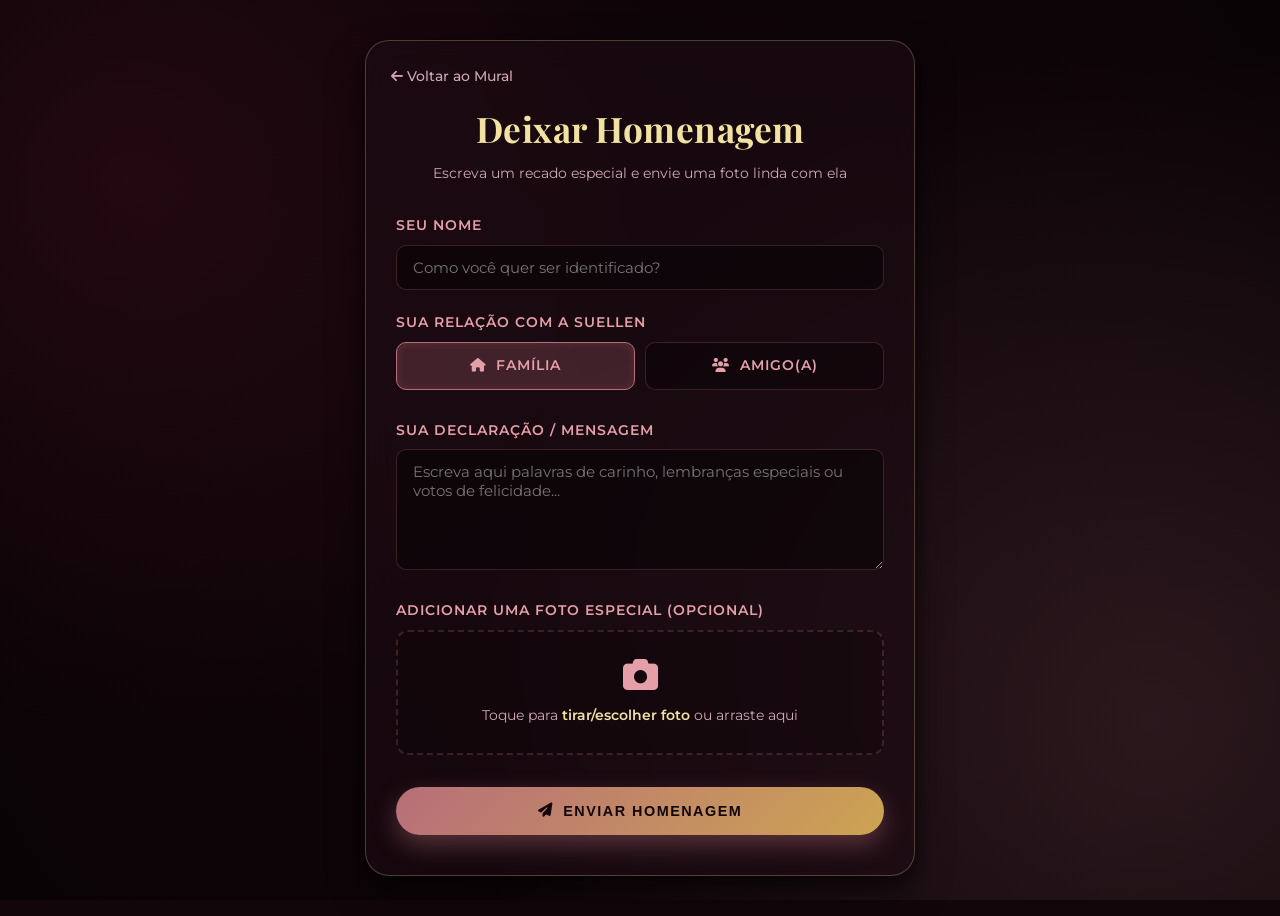
==== form.html @ 2caf9945 "Initial commit - Suellen Lisboa Birthday Tribute Site" ====
<!DOCTYPE html>
<html lang="pt-BR">
<head>
    <meta charset="UTF-8">
    <meta name="viewport" content="width=device-width, initial-scale=1.0">
    <title>Enviar Homenagem - Suellen Lisboa</title>
    
    <!-- SEO Meta Tags -->
    <meta name="description" content="Envie sua mensagem de carinho e foto especial para o aniversário de Suellen.">
    
    <!-- FontAwesome para Ícones -->
    <link rel="stylesheet" href="https://cdnjs.cloudflare.com/ajax/libs/font-awesome/6.4.0/css/all.min.css">
    
    <!-- Estilos CSS -->
    <link rel="stylesheet" href="style.css">
</head>
<body class="form-page-body">

    <!-- Recipiente para partículas flutuantes -->
    <div class="hearts-container" id="hearts-container"></div>

    <div class="form-card">
        <!-- Botão de Voltar -->
        <a href="index.html" class="back-link" style="position: absolute; top: 25px; left: 25px; color: var(--text-muted); text-decoration: none; font-size: 0.85rem; font-weight: 500; transition: var(--transition);">
            <i class="fas fa-arrow-left"></i> Voltar ao Mural
        </a>
        
        <!-- Estado 1: O Formulário -->
        <div id="form-content">
            <div class="form-header" style="margin-top: 20px;">
                <h2>Deixar Homenagem</h2>
                <p>Escreva um recado especial e envie uma foto linda com ela</p>
            </div>
            
            <form id="tribute-form" novalidate>
                <!-- Nome -->
                <div class="form-group">
                    <label for="guest-name">Seu Nome</label>
                    <input type="text" id="guest-name" class="form-control" placeholder="Como você quer ser identificado?" required>
                </div>
                
                <!-- Relação -->
                <div class="form-group">
                    <label>Sua Relação com a Suellen</label>
                    <div class="relation-selector">
                        <div class="relation-option">
                            <input type="radio" name="relation" id="rel-familia" value="familia" checked>
                            <label for="rel-familia" class="relation-label">
                                <i class="fas fa-home" style="margin-right: 5px;"></i> Família
                            </label>
                        </div>
                        <div class="relation-option">
                            <input type="radio" name="relation" id="rel-amigo" value="amigo">
                            <label for="rel-amigo" class="relation-label">
                                <i class="fas fa-users" style="margin-right: 5px;"></i> Amigo(a)
                            </label>
                        </div>
                    </div>
                </div>
                
                <!-- Mensagem -->
                <div class="form-group">
                    <label for="guest-message">Sua Declaração / Mensagem</label>
                    <textarea id="guest-message" class="form-control" rows="5" placeholder="Escreva aqui palavras de carinho, lembranças especiais ou votos de felicidade..." required></textarea>
                </div>
                
                <!-- Upload de Foto -->
                <div class="form-group">
                    <label>Adicionar uma Foto Especial (Opcional)</label>
                    <div class="upload-area" id="drop-zone">
                        <input type="file" id="guest-photo" accept="image/*" style="display: none;">
                        <i class="fas fa-camera upload-icon"></i>
                        <span class="upload-text">Toque para <span>tirar/escolher foto</span> ou arraste aqui</span>
                    </div>
                    
                    <!-- Prévia da Foto Selecionada -->
                    <div id="photo-preview-container">
                        <img id="photo-preview" src="" alt="Prévia da Foto">
                        <button type="button" class="remove-photo-btn" id="btn-remove-photo" title="Remover Foto">
                            <i class="fas fa-times"></i>
                        </button>
                    </div>
                </div>
                
                <!-- Botão Enviar -->
                <button type="submit" class="btn-premium" id="btn-submit" style="width: 100%; justify-content: center; margin-top: 10px;">
                    <i class="fas fa-paper-plane"></i> Enviar Homenagem
                </button>
            </form>
        </div>

        <!-- Estado 2: Sucesso com Animação -->
        <div id="success-content" class="success-card">
            <div class="paper-plane-animation">
                <i class="fas fa-paper-plane paper-plane"></i>
            </div>
            
            <i class="fas fa-check-circle success-icon" style="font-size: 3rem; color: var(--gold); display: block; margin-top: 10px;"></i>
            
            <h2 style="font-family: var(--font-serif); font-size: 2.2rem; color: var(--gold); margin-bottom: 15px;">Homenagem Enviada!</h2>
            
            <p style="color: var(--text-muted); font-size: 0.95rem; line-height: 1.6; margin-bottom: 30px; max-width: 400px; margin-left: auto; margin-right: auto;">
                Sua declaração foi recebida e já está brilhando no mural de aniversário da Suellen. Obrigado por fazer parte deste dia especial!
            </p>
            
            <div style="display: flex; flex-direction: column; gap: 15px;">
                <a href="index.html" class="btn-premium" style="justify-content: center;">
                    <i class="fas fa-th"></i> Ir para o Mural
                </a>
                <button id="btn-send-another" class="admin-btn">
                    <i class="fas fa-plus"></i> Enviar Outra Mensagem
                </button>
            </div>
        </div>
    </div>

    <!-- Scripts JavaScript -->
    <script src="database.js"></script>
    <script src="form.js"></script>
</body>
</html>
---- style.css ----
/* 
 * style.css
 * Estilos visuais premium para o Aniversário de Suellen (19/07/2026)
 * Tema: Dark Rose & Rose Gold / Champagne Luxo
 */

@import url('https://fonts.googleapis.com/css2?family=Montserrat:wght@300;400;500;600;700&family=Playfair+Display:ital,wght@0,400;0,600;0,700;1,400&family=Great+Vibes&display=swap');

:root {
    --bg-dark: #12060b;
    --bg-dark-rgb: 18, 6, 11;
    --bg-dark-accent: #220d16;
    --bg-card: rgba(29, 12, 19, 0.65);
    --gold: #f2e2a2;
    --gold-rgb: 242, 226, 162;
    --gold-dark: #cda452;
    --rose-gold: #b76e79;
    --rose-gold-rgb: 183, 110, 121;
    --rose-gold-light: #e59fa9;
    --text-color: #faf6f0;
    --text-muted: #cfa8b8;
    --text-dark: #220d16;
    --font-serif: 'Playfair Display', serif;
    --font-sans: 'Montserrat', sans-serif;
    --font-cursive: 'Great Vibes', cursive;
    --border-glass: rgba(183, 110, 121, 0.25);
    --border-glass-gold: rgba(242, 226, 162, 0.25);
    --shadow-premium: 0 15px 35px rgba(0, 0, 0, 0.6), 0 5px 15px rgba(0, 0, 0, 0.3);
    --transition: all 0.4s cubic-bezier(0.165, 0.84, 0.44, 1);
}

/* Reset & Base */
* {
    margin: 0;
    padding: 0;
    box-sizing: border-box;
}

html {
    scroll-behavior: smooth;
    font-size: 16px;
}

body {
    background-color: var(--bg-dark);
    background-image: 
        radial-gradient(circle at 10% 20%, rgba(87, 19, 39, 0.3) 0%, transparent 40%),
        radial-gradient(circle at 90% 80%, rgba(135, 83, 93, 0.25) 0%, transparent 50%),
        radial-gradient(circle at 50% 50%, rgba(18, 6, 11, 1) 0%, rgba(10, 3, 6, 1) 100%);
    background-attachment: fixed;
    color: var(--text-color);
    font-family: var(--font-sans);
    overflow-x: hidden;
    line-height: 1.6;
}

/* Scrollbar Custom */
::-webkit-scrollbar {
    width: 8px;
}
::-webkit-scrollbar-track {
    background: var(--bg-dark);
}
::-webkit-scrollbar-thumb {
    background: var(--rose-gold);
    border-radius: 4px;
}
::-webkit-scrollbar-thumb:hover {
    background: var(--gold);
}

/* Typography & Titles */
h1, h2, h3, h4, h5 {
    font-family: var(--font-serif);
    font-weight: 700;
    letter-spacing: 0.5px;
    color: var(--gold);
}

.section-title {
    text-align: center;
    font-size: 2.8rem;
    margin-bottom: 3.5rem;
    position: relative;
    font-weight: 600;
    text-transform: capitalize;
}

.section-title span {
    font-family: var(--font-cursive);
    color: var(--rose-gold-light);
    font-size: 3.5rem;
    display: block;
    font-weight: normal;
    margin-top: -10px;
    letter-spacing: 1px;
}

.section-title::after {
    content: '✦';
    font-size: 1.2rem;
    color: var(--rose-gold);
    display: block;
    margin-top: 10px;
    text-shadow: 0 0 10px var(--rose-gold);
}

/* Layout Elements */
.container {
    max-width: 1200px;
    margin: 0 auto;
    padding: 0 20px;
}

section {
    padding: 100px 0;
    position: relative;
}

/* Background floating elements (JS controlled) */
.hearts-container {
    position: fixed;
    top: 0;
    left: 0;
    width: 100%;
    height: 100%;
    pointer-events: none;
    z-index: 1;
    overflow: hidden;
}

.heart-particle {
    position: absolute;
    color: rgba(183, 110, 121, 0.15);
    font-size: 1.5rem;
    animation: floatHeart 12s linear infinite;
    bottom: -50px;
    text-shadow: 0 0 5px rgba(183, 110, 121, 0.3);
}

@keyframes floatHeart {
    0% {
        transform: translateY(0) rotate(0deg) translateX(0);
        opacity: 0;
    }
    10% {
        opacity: 1;
    }
    90% {
        opacity: 1;
    }
    100% {
        transform: translateY(-105vh) rotate(360deg) translateX(50px);
        opacity: 0;
    }
}

/* 1. HERO SECTION */
.hero {
    min-height: 100vh;
    display: flex;
    flex-direction: column;
    justify-content: center;
    align-items: center;
    position: relative;
    padding: 50px 20px;
    overflow: hidden;
}

.hero-slider-bg {
    position: absolute;
    top: 0;
    left: 0;
    width: 100%;
    height: 100%;
    z-index: -2;
}

.slide {
    position: absolute;
    top: 0;
    left: 0;
    width: 100%;
    height: 100%;
    opacity: 0;
    background-size: cover;
    background-position: center;
    transition: opacity 1.8s ease-in-out;
}

.slide.active {
    opacity: 0.35;
}

.hero-overlay {
    position: absolute;
    top: 0;
    left: 0;
    width: 100%;
    height: 100%;
    background: linear-gradient(to bottom, rgba(18,6,11,0.6) 0%, rgba(18,6,11,0.85) 60%, rgba(18,6,11,1) 100%);
    z-index: -1;
}

.hero-content {
    text-align: center;
    z-index: 2;
    max-width: 800px;
    animation: fadeInUp 1.2s cubic-bezier(0.16, 1, 0.3, 1);
}

.hero-subtitle {
    font-size: 1.4rem;
    text-transform: uppercase;
    letter-spacing: 5px;
    color: var(--rose-gold-light);
    margin-bottom: 1rem;
    font-weight: 500;
}

.hero-title {
    font-size: 4.5rem;
    font-weight: 700;
    line-height: 1.1;
    margin-bottom: 1.5rem;
    background: linear-gradient(135deg, #ffffff 20%, var(--gold) 60%, var(--rose-gold-light) 100%);
    -webkit-background-clip: text;
    -webkit-text-fill-color: transparent;
    text-shadow: 0 0 40px rgba(183, 110, 121, 0.2);
}

.hero-cursive {
    font-family: var(--font-cursive);
    color: var(--gold);
    font-size: 5rem;
    display: block;
    margin-top: 5px;
    font-weight: normal;
    text-shadow: 2px 2px 4px rgba(0, 0, 0, 0.5);
}

.hero-date {
    font-family: var(--font-serif);
    font-size: 1.8rem;
    font-style: italic;
    color: var(--text-color);
    border-top: 1px solid var(--border-glass);
    border-bottom: 1px solid var(--border-glass);
    padding: 10px 30px;
    display: inline-block;
    margin: 1.5rem 0;
    letter-spacing: 2px;
}

/* Countdown Timer */
.countdown-container {
    display: flex;
    justify-content: center;
    gap: 20px;
    margin-top: 2rem;
    animation: fadeInUp 1.5s cubic-bezier(0.16, 1, 0.3, 1);
}

.countdown-box {
    background: var(--bg-card);
    border: 1px solid var(--border-glass);
    border-radius: 12px;
    padding: 15px 25px;
    min-width: 90px;
    text-align: center;
    box-shadow: var(--shadow-premium);
    backdrop-filter: blur(10px);
    transition: var(--transition);
}

.countdown-box:hover {
    border-color: var(--border-glass-gold);
    transform: translateY(-5px);
}

.countdown-value {
    font-size: 2.5rem;
    font-weight: 700;
    color: var(--gold);
    display: block;
    font-family: var(--font-serif);
}

.countdown-label {
    font-size: 0.75rem;
    text-transform: uppercase;
    letter-spacing: 2px;
    color: var(--text-muted);
}

/* Floating Audio Player */
.audio-player {
    position: fixed;
    bottom: 30px;
    left: 30px;
    background: var(--bg-card);
    border: 1px solid var(--border-glass);
    border-radius: 50px;
    padding: 8px 18px 8px 8px;
    display: flex;
    align-items: center;
    gap: 12px;
    z-index: 100;
    box-shadow: var(--shadow-premium);
    backdrop-filter: blur(12px);
    transition: var(--transition);
}

.audio-player:hover {
    border-color: var(--border-glass-gold);
}

.audio-btn {
    width: 40px;
    height: 40px;
    border-radius: 50%;
    background: linear-gradient(135deg, var(--rose-gold), var(--gold-dark));
    border: none;
    cursor: pointer;
    display: flex;
    align-items: center;
    justify-content: center;
    color: var(--bg-dark);
    font-size: 1.2rem;
    box-shadow: 0 4px 10px rgba(0,0,0,0.3);
    transition: var(--transition);
}

.audio-btn:hover {
    transform: scale(1.1);
    background: linear-gradient(135deg, var(--rose-gold-light), var(--gold));
}

.audio-info {
    font-size: 0.8rem;
}

.audio-title {
    font-weight: 600;
    color: var(--text-color);
    white-space: nowrap;
}

.audio-artist {
    color: var(--text-muted);
    font-size: 0.7rem;
}

/* Visualizer dynamic animation */
.visualizer {
    display: flex;
    align-items: flex-end;
    gap: 3px;
    height: 18px;
}

.bar {
    width: 2px;
    background-color: var(--rose-gold-light);
    height: 2px;
    transition: height 0.3s ease;
}

.audio-player.playing .bar {
    animation: jump 0.8s ease-in-out infinite alternate;
}

.audio-player.playing .bar:nth-child(2) { animation-delay: 0.2s; }
.audio-player.playing .bar:nth-child(3) { animation-delay: 0.4s; }
.audio-player.playing .bar:nth-child(4) { animation-delay: 0.1s; }

@keyframes jump {
    0% { height: 2px; }
    100% { height: 18px; }
}


/* 2. MURAL DE HOMENAGENS */
.mural-controls {
    display: flex;
    justify-content: center;
    flex-wrap: wrap;
    gap: 15px;
    margin-bottom: 3.5rem;
    z-index: 5;
    position: relative;
}

.filter-btn {
    background: rgba(29, 12, 19, 0.4);
    border: 1px solid var(--border-glass);
    color: var(--text-muted);
    padding: 10px 24px;
    border-radius: 30px;
    font-family: var(--font-sans);
    font-size: 0.9rem;
    font-weight: 500;
    cursor: pointer;
    transition: var(--transition);
    backdrop-filter: blur(5px);
}

.filter-btn:hover, .filter-btn.active {
    background: linear-gradient(135deg, var(--rose-gold), var(--gold-dark));
    color: var(--bg-dark);
    font-weight: 600;
    border-color: transparent;
    box-shadow: 0 5px 15px rgba(183, 110, 121, 0.4);
    transform: translateY(-2px);
}

/* Grid Masonry-ish */
.mural-grid {
    display: grid;
    grid-template-columns: repeat(auto-fill, minmax(320px, 1fr));
    gap: 30px;
    z-index: 5;
    position: relative;
}

.tribute-card {
    background: var(--bg-card);
    border: 1px solid var(--border-glass);
    border-radius: 16px;
    padding: 25px;
    display: flex;
    flex-direction: column;
    box-shadow: var(--shadow-premium);
    backdrop-filter: blur(12px);
    transition: var(--transition);
    cursor: pointer;
    overflow: hidden;
    position: relative;
}

.tribute-card::before {
    content: '';
    position: absolute;
    top: 0;
    left: 0;
    width: 100%;
    height: 100%;
    background: linear-gradient(135deg, rgba(183, 110, 121, 0.1) 0%, transparent 50%);
    pointer-events: none;
    transition: var(--transition);
}

.tribute-card:hover {
    transform: translateY(-8px) scale(1.02);
    border-color: var(--border-glass-gold);
    box-shadow: 0 20px 40px rgba(0,0,0,0.8), 0 0 20px rgba(242, 226, 162, 0.15);
}

.tribute-card-photo {
    width: 100%;
    height: 200px;
    border-radius: 10px;
    object-fit: cover;
    margin-bottom: 20px;
    border: 1px solid rgba(255,255,255,0.05);
    transition: var(--transition);
}

.tribute-card:hover .tribute-card-photo {
    transform: scale(1.03);
}

.tribute-header {
    display: flex;
    justify-content: space-between;
    align-items: center;
    margin-bottom: 15px;
}

.tribute-sender {
    font-family: var(--font-serif);
    font-size: 1.3rem;
    font-weight: 600;
    color: var(--gold);
}

.tribute-relation {
    font-size: 0.75rem;
    text-transform: uppercase;
    letter-spacing: 1px;
    padding: 4px 12px;
    border-radius: 20px;
    font-weight: 600;
}

.relation-amor {
    background: rgba(183, 110, 121, 0.25);
    color: var(--rose-gold-light);
    border: 1px solid rgba(183, 110, 121, 0.5);
}

.relation-familia {
    background: rgba(242, 226, 162, 0.15);
    color: var(--gold);
    border: 1px solid rgba(242, 226, 162, 0.4);
}

.relation-amigo {
    background: rgba(255, 255, 255, 0.1);
    color: var(--text-color);
    border: 1px solid rgba(255, 255, 255, 0.2);
}

.tribute-text {
    font-size: 0.95rem;
    color: var(--text-muted);
    line-height: 1.6;
    display: -webkit-box;
    -webkit-line-clamp: 4;
    -webkit-box-orient: vertical;
    overflow: hidden;
    margin-bottom: 20px;
    flex-grow: 1;
    font-style: italic;
}

.tribute-footer {
    display: flex;
    justify-content: space-between;
    align-items: center;
    border-top: 1px solid rgba(183, 110, 121, 0.1);
    padding-top: 15px;
    font-size: 0.8rem;
    color: var(--text-muted);
}

.tribute-readmore {
    color: var(--rose-gold-light);
    font-weight: 600;
    display: flex;
    align-items: center;
    gap: 5px;
}

.tribute-card:hover .tribute-readmore {
    color: var(--gold);
}


/* 3. ENVELOPE MODAL DE LEITURA */
.modal {
    position: fixed;
    top: 0;
    left: 0;
    width: 100%;
    height: 100%;
    z-index: 1000;
    display: flex;
    justify-content: center;
    align-items: center;
    opacity: 0;
    pointer-events: none;
    transition: opacity 0.5s ease;
}

.modal.active {
    opacity: 1;
    pointer-events: auto;
}

.modal-overlay {
    position: absolute;
    width: 100%;
    height: 100%;
    background: rgba(10, 3, 6, 0.9);
    backdrop-filter: blur(8px);
}

.modal-container {
    background: #faf6f0; /* Fundo de carta real */
    color: var(--text-dark);
    width: 90%;
    max-width: 650px;
    max-height: 85vh;
    border-radius: 20px;
    box-shadow: 0 25px 60px rgba(0, 0, 0, 0.8), inset 0 0 40px rgba(183, 110, 121, 0.15);
    z-index: 2;
    position: relative;
    overflow-y: auto;
    padding: 50px 40px;
    transform: scale(0.8) translateY(30px);
    transition: transform 0.5s cubic-bezier(0.175, 0.885, 0.32, 1.275);
    border: 3px double #dcd0bc;
}

.modal.active .modal-container {
    transform: scale(1) translateY(0);
}

.modal-close {
    position: absolute;
    top: 20px;
    right: 20px;
    background: rgba(34, 13, 22, 0.1);
    border: none;
    width: 35px;
    height: 35px;
    border-radius: 50%;
    display: flex;
    align-items: center;
    justify-content: center;
    cursor: pointer;
    font-size: 1.2rem;
    color: var(--text-dark);
    transition: var(--transition);
}

.modal-close:hover {
    background: var(--text-dark);
    color: #faf6f0;
}

.letter-header {
    text-align: center;
    margin-bottom: 25px;
}

.letter-stamp {
    font-family: var(--font-cursive);
    color: var(--rose-gold);
    font-size: 2.2rem;
    margin-bottom: 5px;
}

.letter-title {
    font-family: var(--font-serif);
    font-size: 2.2rem;
    color: var(--text-dark);
    margin-bottom: 5px;
}

.letter-date {
    font-size: 0.85rem;
    color: #887;
    font-style: italic;
    letter-spacing: 1px;
}

.letter-photo {
    width: 100%;
    max-height: 300px;
    object-fit: cover;
    border-radius: 12px;
    margin: 20px 0;
    box-shadow: 0 10px 25px rgba(0,0,0,0.15);
    border: 5px solid #fff;
}

.letter-body {
    font-family: var(--font-serif);
    font-size: 1.2rem;
    line-height: 1.8;
    color: #403035;
    font-style: italic;
    text-align: justify;
    margin: 25px 0;
    position: relative;
}

/* Wax Seal decoration */
.letter-seal {
    width: 60px;
    height: 60px;
    background: radial-gradient(circle, #ab233c 0%, #761225 100%);
    border-radius: 50%;
    margin: 30px auto 0 auto;
    position: relative;
    box-shadow: 0 4px 10px rgba(0,0,0,0.3);
    display: flex;
    align-items: center;
    justify-content: center;
    color: var(--gold);
    font-family: var(--font-serif);
    font-weight: bold;
    font-size: 1.3rem;
}

.letter-seal::before {
    content: '';
    position: absolute;
    width: 70px;
    height: 70px;
    border: 2px dashed rgba(118, 18, 37, 0.4);
    border-radius: 50%;
    top: -5px;
    left: -5px;
    pointer-events: none;
}


/* 4. GALERIA DE FOTOS */
.gallery-grid {
    display: grid;
    grid-template-columns: repeat(auto-fill, minmax(260px, 1fr));
    grid-auto-rows: 260px;
    gap: 20px;
    z-index: 5;
    position: relative;
}

.gallery-item {
    position: relative;
    border-radius: 16px;
    overflow: hidden;
    box-shadow: var(--shadow-premium);
    border: 1px solid var(--border-glass);
    cursor: pointer;
    transition: var(--transition);
}

.gallery-item img {
    width: 100%;
    height: 100%;
    object-fit: cover;
    transition: transform 0.6s ease;
}

.gallery-overlay {
    position: absolute;
    top: 0;
    left: 0;
    width: 100%;
    height: 100%;
    background: linear-gradient(to top, rgba(18, 6, 11, 0.95) 0%, rgba(18, 6, 11, 0.2) 60%, transparent 100%);
    opacity: 0;
    display: flex;
    flex-direction: column;
    justify-content: flex-end;
    padding: 20px;
    transition: opacity 0.4s ease;
}

.gallery-caption {
    font-family: var(--font-serif);
    color: var(--gold);
    font-size: 1.2rem;
    transform: translateY(20px);
    transition: transform 0.4s cubic-bezier(0.165, 0.84, 0.44, 1);
}

.gallery-item:hover {
    transform: translateY(-5px);
    border-color: var(--border-glass-gold);
    box-shadow: 0 20px 40px rgba(0,0,0,0.7);
}

.gallery-item:hover img {
    transform: scale(1.1);
}

.gallery-item:hover .gallery-overlay {
    opacity: 1;
}

.gallery-item:hover .gallery-caption {
    transform: translateY(0);
}


/* 5. PORTAL E BOTÃO FLUTUANTE DE ENVIO (CTA) */
.cta-section {
    text-align: center;
    background: radial-gradient(circle at center, var(--bg-dark-accent) 0%, var(--bg-dark) 100%);
    border-top: 1px solid var(--border-glass);
    border-bottom: 1px solid var(--border-glass);
}

.cta-box {
    background: var(--bg-card);
    border: 1px solid var(--border-glass-gold);
    border-radius: 24px;
    padding: 60px 40px;
    max-width: 800px;
    margin: 0 auto;
    backdrop-filter: blur(15px);
    box-shadow: var(--shadow-premium);
    display: flex;
    flex-direction: column;
    align-items: center;
    gap: 30px;
}

.cta-qr {
    background: #fff;
    padding: 15px;
    border-radius: 16px;
    box-shadow: 0 10px 30px rgba(0,0,0,0.5);
    display: flex;
    flex-direction: column;
    align-items: center;
    gap: 10px;
}

.cta-qr img {
    width: 180px;
    height: 180px;
}

.cta-qr-label {
    font-size: 0.8rem;
    color: var(--bg-dark);
    font-weight: 700;
    letter-spacing: 1px;
}

.btn-premium {
    background: linear-gradient(135deg, var(--rose-gold), var(--gold-dark));
    color: var(--bg-dark);
    padding: 16px 36px;
    border-radius: 50px;
    font-weight: 700;
    text-decoration: none;
    letter-spacing: 1.5px;
    text-transform: uppercase;
    font-size: 0.9rem;
    display: inline-flex;
    align-items: center;
    gap: 10px;
    box-shadow: 0 10px 25px rgba(183, 110, 121, 0.4);
    transition: var(--transition);
    border: none;
    cursor: pointer;
}

.btn-premium:hover {
    background: linear-gradient(135deg, var(--rose-gold-light), var(--gold));
    transform: translateY(-3px);
    box-shadow: 0 15px 30px rgba(242, 226, 162, 0.5);
}

/* Floating Action Button (FAB) */
.floating-fab {
    position: fixed;
    bottom: 30px;
    right: 30px;
    width: 60px;
    height: 60px;
    border-radius: 50%;
    background: linear-gradient(135deg, var(--rose-gold), var(--gold-dark));
    color: var(--bg-dark);
    display: flex;
    align-items: center;
    justify-content: center;
    font-size: 1.5rem;
    box-shadow: 0 10px 25px rgba(183, 110, 121, 0.5);
    text-decoration: none;
    z-index: 99;
    transition: var(--transition);
    animation: fabGlow 2.5s infinite;
}

.floating-fab:hover {
    transform: scale(1.1) rotate(15deg);
    background: linear-gradient(135deg, var(--rose-gold-light), var(--gold));
}

@keyframes fabGlow {
    0% {
        box-shadow: 0 0 0 0 rgba(183, 110, 121, 0.7);
    }
    70% {
        box-shadow: 0 0 0 15px rgba(183, 110, 121, 0);
    }
    100% {
        box-shadow: 0 0 0 0 rgba(183, 110, 121, 0);
    }
}


/* 6. PAINEL ADMIN OCORRIDO */
.admin-trigger {
    position: absolute;
    bottom: 10px;
    right: 10px;
    font-size: 0.8rem;
    color: rgba(255,255,255,0.05);
    cursor: pointer;
    user-select: none;
}

.admin-panel {
    position: fixed;
    top: 0;
    right: -450px;
    width: 450px;
    max-width: 100%;
    height: 100%;
    background: var(--bg-dark-accent);
    border-left: 1px solid var(--border-glass);
    z-index: 1001;
    box-shadow: var(--shadow-premium);
    transition: right 0.5s cubic-bezier(0.16, 1, 0.3, 1);
    padding: 40px 30px;
    display: flex;
    flex-direction: column;
    overflow-y: auto;
}

.admin-panel.active {
    right: 0;
}

.admin-header {
    display: flex;
    justify-content: space-between;
    align-items: center;
    margin-bottom: 30px;
    border-bottom: 1px solid var(--border-glass);
    padding-bottom: 15px;
}

.admin-close {
    background: none;
    border: none;
    color: var(--text-color);
    font-size: 1.5rem;
    cursor: pointer;
}

.admin-actions {
    display: flex;
    flex-direction: column;
    gap: 15px;
    margin-bottom: 30px;
}

.admin-btn {
    background: rgba(255,255,255,0.05);
    border: 1px solid var(--border-glass);
    color: var(--text-color);
    padding: 12px;
    border-radius: 8px;
    font-size: 0.9rem;
    cursor: pointer;
    width: 100%;
    text-align: center;
    transition: var(--transition);
}

.admin-btn:hover {
    background: rgba(183, 110, 121, 0.2);
    border-color: var(--rose-gold);
}

.file-input-wrapper {
    position: relative;
    overflow: hidden;
    display: inline-block;
    width: 100%;
}

.file-input-wrapper input[type=file] {
    font-size: 100px;
    position: absolute;
    left: 0;
    top: 0;
    opacity: 0;
    cursor: pointer;
}

.tributes-list-admin {
    display: flex;
    flex-direction: column;
    gap: 10px;
    overflow-y: auto;
    flex-grow: 1;
}

.tribute-item-admin {
    display: flex;
    justify-content: space-between;
    align-items: center;
    background: rgba(0,0,0,0.2);
    padding: 12px 15px;
    border-radius: 8px;
    border: 1px solid rgba(255,255,255,0.05);
}

.admin-tribute-info h5 {
    color: var(--gold);
    font-size: 0.95rem;
}

.admin-tribute-info p {
    font-size: 0.75rem;
    color: var(--text-muted);
}

.delete-tribute-btn {
    background: none;
    border: none;
    color: #e59fa9;
    cursor: pointer;
    font-size: 1.1rem;
    padding: 5px;
    transition: var(--transition);
}

.delete-tribute-btn:hover {
    color: #ff4a5a;
    transform: scale(1.1);
}


/* 7. ESTILOS DO FORMULÁRIO DE ENVIO (FORM.HTML) */
.form-page-body {
    min-height: 100vh;
    display: flex;
    justify-content: center;
    align-items: center;
    padding: 40px 20px;
}

.form-card {
    background: var(--bg-card);
    border: 1px solid var(--border-glass-gold);
    width: 100%;
    max-width: 550px;
    border-radius: 24px;
    padding: 40px 30px;
    box-shadow: var(--shadow-premium);
    backdrop-filter: blur(15px);
    position: relative;
    overflow: hidden;
}

.back-link:hover {
    color: var(--gold) !important;
    transform: translateX(-3px);
}

.form-header {
    text-align: center;
    margin-bottom: 30px;
}

.form-header h2 {
    font-size: 2.2rem;
    color: var(--gold);
    margin-bottom: 5px;
}

.form-header p {
    color: var(--text-muted);
    font-size: 0.9rem;
}

.form-group {
    margin-bottom: 22px;
}

.form-group label {
    display: block;
    font-size: 0.85rem;
    color: var(--rose-gold-light);
    margin-bottom: 8px;
    font-weight: 600;
    text-transform: uppercase;
    letter-spacing: 1px;
}

.form-control {
    width: 100%;
    background: rgba(0, 0, 0, 0.4);
    border: 1px solid var(--border-glass);
    border-radius: 10px;
    padding: 12px 16px;
    color: var(--text-color);
    font-family: var(--font-sans);
    font-size: 0.95rem;
    transition: var(--transition);
}

.form-control:focus {
    outline: none;
    border-color: var(--gold);
    box-shadow: 0 0 10px rgba(242, 226, 162, 0.2);
    background: rgba(0, 0, 0, 0.6);
}

/* Radio chips relationship selector */
.relation-selector {
    display: grid;
    grid-template-columns: repeat(2, 1fr);
    gap: 10px;
}

.relation-option {
    position: relative;
}

.relation-option input {
    position: absolute;
    opacity: 0;
    width: 0;
    height: 0;
}

.relation-label {
    display: block;
    background: rgba(0, 0, 0, 0.3);
    border: 1px solid var(--border-glass);
    padding: 12px;
    text-align: center;
    border-radius: 10px;
    font-size: 0.85rem;
    font-weight: 500;
    cursor: pointer;
    transition: var(--transition);
    color: var(--text-muted);
}

.relation-option input:checked + .relation-label {
    background: rgba(183, 110, 121, 0.25);
    border-color: var(--rose-gold);
    color: var(--rose-gold-light);
    font-weight: 600;
    box-shadow: inset 0 0 8px rgba(183, 110, 121, 0.2);
}

.relation-option:nth-child(2) input:checked + .relation-label {
    background: rgba(242, 226, 162, 0.15);
    border-color: var(--gold);
    color: var(--gold);
}

/* Photo Upload */
.upload-area {
    border: 2px dashed var(--border-glass);
    border-radius: 12px;
    padding: 25px;
    text-align: center;
    cursor: pointer;
    transition: var(--transition);
    background: rgba(0, 0, 0, 0.2);
    position: relative;
}

.upload-area:hover {
    border-color: var(--gold);
    background: rgba(0, 0, 0, 0.3);
}

.upload-icon {
    font-size: 2.2rem;
    color: var(--rose-gold-light);
    margin-bottom: 10px;
    display: block;
}

.upload-text {
    font-size: 0.85rem;
    color: var(--text-muted);
}

.upload-text span {
    color: var(--gold);
    font-weight: 600;
}

#photo-preview-container {
    margin-top: 15px;
    position: relative;
    display: none;
}

#photo-preview {
    width: 100%;
    max-height: 250px;
    object-fit: cover;
    border-radius: 8px;
    border: 1px solid var(--border-glass);
}

.remove-photo-btn {
    position: absolute;
    top: 10px;
    right: 10px;
    background: rgba(18, 6, 11, 0.8);
    border: none;
    color: #fff;
    width: 30px;
    height: 30px;
    border-radius: 50%;
    cursor: pointer;
    display: flex;
    align-items: center;
    justify-content: center;
    transition: var(--transition);
}

.remove-photo-btn:hover {
    background: #ff4a5a;
}

/* Success Animation Card state */
.success-card {
    text-align: center;
    display: none;
    animation: scaleIn 0.6s cubic-bezier(0.175, 0.885, 0.32, 1.275);
}

.success-icon {
    font-size: 4rem;
    color: var(--gold);
    margin-bottom: 20px;
    display: inline-block;
    animation: heartbeat 1.5s infinite;
}

/* Success Animation Elements */
.paper-plane-animation {
    width: 120px;
    height: 120px;
    margin: 0 auto 20px auto;
    position: relative;
}

.paper-plane {
    font-size: 3.5rem;
    color: var(--rose-gold-light);
    position: absolute;
    top: 50%;
    left: 50%;
    transform: translate(-50%, -50%);
}

.success-card.active .paper-plane {
    animation: flyAway 2s ease-in-out forwards;
}

@keyframes flyAway {
    0% {
        transform: translate(-50%, -50%) rotate(0deg) scale(1);
        opacity: 1;
    }
    30% {
        transform: translate(-10%, -30%) rotate(-15deg) scale(0.9);
        opacity: 1;
    }
    100% {
        transform: translate(250px, -250px) rotate(-45deg) scale(0.2);
        opacity: 0;
    }
}


/* Animations Utilities */
@keyframes fadeInUp {
    from {
        opacity: 0;
        transform: translateY(30px);
    }
    to {
        opacity: 1;
        transform: translateY(0);
    }
}

@keyframes scaleIn {
    from {
        opacity: 0;
        transform: scale(0.8);
    }
    to {
        opacity: 1;
        transform: scale(1);
    }
}

@keyframes heartbeat {
    0% { transform: scale(1); }
    14% { transform: scale(1.15); }
    28% { transform: scale(1); }
    42% { transform: scale(1.15); }
    70% { transform: scale(1); }
}

/* Responsive Queries */
@media (max-width: 992px) {
    .hero-title {
        font-size: 3.8rem;
    }
    .hero-cursive {
        font-size: 4rem;
    }
    .section-title {
        font-size: 2.3rem;
    }
    .section-title span {
        font-size: 2.8rem;
    }
}

@media (max-width: 768px) {
    .hero-title {
        font-size: 3rem;
    }
    .hero-cursive {
        font-size: 3.2rem;
    }
    .hero-date {
        font-size: 1.3rem;
        padding: 8px 20px;
    }
    .countdown-container {
        gap: 12px;
    }
    .countdown-box {
        padding: 10px 15px;
        min-width: 75px;
    }
    .countdown-value {
        font-size: 1.8rem;
    }
    .mural-grid {
        grid-template-columns: 1fr;
    }
    .modal-container {
        padding: 35px 25px;
    }
    .letter-title {
        font-size: 1.8rem;
    }
    .audio-player {
        bottom: 20px;
        left: 20px;
    }
    .floating-fab {
        bottom: 20px;
        right: 20px;
    }
    .admin-panel {
        width: 100%;
        right: -100%;
    }
}

@media (max-width: 480px) {
    .hero-title {
        font-size: 2.4rem;
    }
    .hero-cursive {
        font-size: 2.6rem;
    }
    .countdown-container {
        flex-wrap: wrap;
    }
    .countdown-box {
        flex: 1 1 40%;
    }
    .relation-selector {
        grid-template-columns: 1fr;
    }
    .form-card {
        padding: 30px 15px;
    }
}
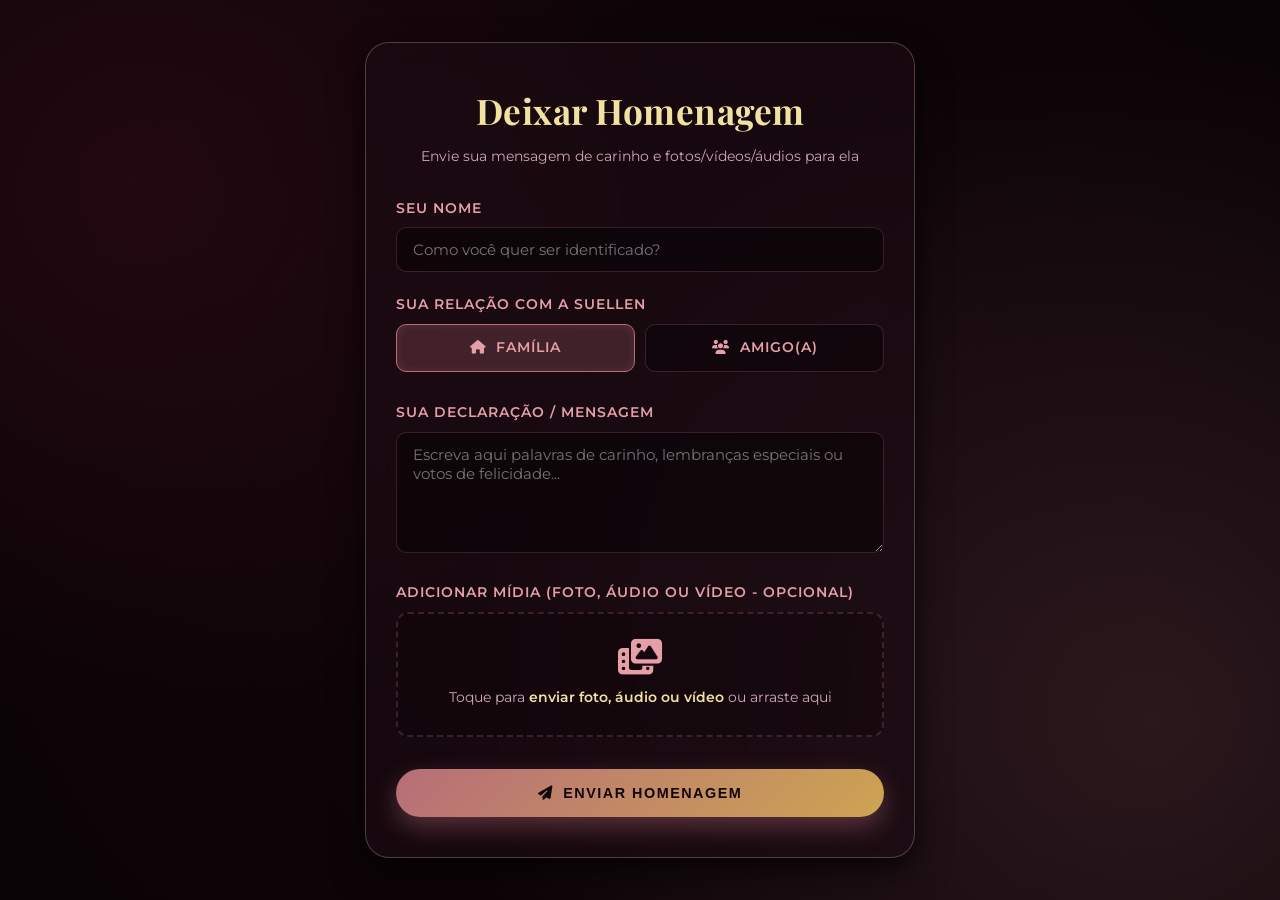
==== commit 6a5fb629: "Fase 2: Audio, Video, Cadeado Romantico e Privacidade" ====
--- a/form.html
+++ b/form.html
@@ -20,16 +20,11 @@
     <div class="hearts-container" id="hearts-container"></div>
 
     <div class="form-card">
-        <!-- Botão de Voltar -->
-        <a href="index.html" class="back-link" style="position: absolute; top: 25px; left: 25px; color: var(--text-muted); text-decoration: none; font-size: 0.85rem; font-weight: 500; transition: var(--transition);">
-            <i class="fas fa-arrow-left"></i> Voltar ao Mural
-        </a>
-        
         <!-- Estado 1: O Formulário -->
         <div id="form-content">
-            <div class="form-header" style="margin-top: 20px;">
+            <div class="form-header">
                 <h2>Deixar Homenagem</h2>
-                <p>Escreva um recado especial e envie uma foto linda com ela</p>
+                <p>Envie sua mensagem de carinho e fotos/vídeos/áudios para ela</p>
             </div>
             
             <form id="tribute-form" novalidate>
@@ -64,19 +59,27 @@
                     <textarea id="guest-message" class="form-control" rows="5" placeholder="Escreva aqui palavras de carinho, lembranças especiais ou votos de felicidade..." required></textarea>
                 </div>
                 
-                <!-- Upload de Foto -->
+                <!-- Upload de Mídia -->
                 <div class="form-group">
-                    <label>Adicionar uma Foto Especial (Opcional)</label>
+                    <label>Adicionar Mídia (Foto, Áudio ou Vídeo - Opcional)</label>
                     <div class="upload-area" id="drop-zone">
-                        <input type="file" id="guest-photo" accept="image/*" style="display: none;">
-                        <i class="fas fa-camera upload-icon"></i>
-                        <span class="upload-text">Toque para <span>tirar/escolher foto</span> ou arraste aqui</span>
+                        <input type="file" id="guest-media" accept="image/*,audio/*,video/*" style="display: none;">
+                        <i class="fas fa-photo-video upload-icon"></i>
+                        <span class="upload-text">Toque para <span>enviar foto, áudio ou vídeo</span> ou arraste aqui</span>
                     </div>
                     
-                    <!-- Prévia da Foto Selecionada -->
-                    <div id="photo-preview-container">
-                        <img id="photo-preview" src="" alt="Prévia da Foto">
-                        <button type="button" class="remove-photo-btn" id="btn-remove-photo" title="Remover Foto">
+                    <!-- Prévia da Mídia Selecionada -->
+                    <div id="media-preview-container" style="margin-top: 15px; position: relative; display: none;">
+                        <!-- Prévia de Foto -->
+                        <img id="photo-preview" src="" alt="Prévia da Foto" style="display: none; width: 100%; max-height: 250px; object-fit: cover; border-radius: 8px; border: 1px solid var(--border-glass);">
+                        
+                        <!-- Prévia de Vídeo -->
+                        <video id="video-preview" src="" controls style="display: none; width: 100%; max-height: 250px; border-radius: 8px; border: 1px solid var(--border-glass); background: #000;"></video>
+                        
+                        <!-- Prévia de Áudio -->
+                        <audio id="audio-preview" src="" controls style="display: none; width: 100%; border-radius: 8px; margin-top: 10px;"></audio>
+                        
+                        <button type="button" class="remove-photo-btn" id="btn-remove-media" title="Remover Mídia" style="z-index: 10;">
                             <i class="fas fa-times"></i>
                         </button>
                     </div>
@@ -104,10 +107,7 @@
             </p>
             
             <div style="display: flex; flex-direction: column; gap: 15px;">
-                <a href="index.html" class="btn-premium" style="justify-content: center;">
-                    <i class="fas fa-th"></i> Ir para o Mural
-                </a>
-                <button id="btn-send-another" class="admin-btn">
+                <button id="btn-send-another" class="btn-premium" style="width: 100%; justify-content: center;">
                     <i class="fas fa-plus"></i> Enviar Outra Mensagem
                 </button>
             </div>
--- a/style.css
+++ b/style.css
@@ -1366,3 +1366,194 @@
         padding: 30px 15px;
     }
 }
+
+/* ==========================================
+   FASE 2: ESTILOS DE MÍDIA, CADEADO E CARTA SECRETA
+   ========================================== */
+
+/* Indicadores de mídia nos cards */
+.tribute-media-indicator {
+    font-size: 0.85rem;
+    color: var(--gold-dark);
+    margin-left: 8px;
+    opacity: 0.8;
+}
+
+/* Reprodutores de Áudio e Vídeo no Modal da Carta */
+.letter-audio-container {
+    width: 100%;
+    margin: 20px 0;
+    padding: 15px;
+    background: rgba(34, 13, 22, 0.05);
+    border-radius: 12px;
+    border: 1px solid rgba(34, 13, 22, 0.1);
+}
+
+.letter-audio {
+    width: 100%;
+    outline: none;
+}
+
+.letter-video-container {
+    width: 100%;
+    margin: 20px 0;
+    border-radius: 12px;
+    overflow: hidden;
+    box-shadow: 0 10px 25px rgba(0,0,0,0.15);
+    border: 5px solid #fff;
+    background: #000;
+}
+
+.letter-video {
+    width: 100%;
+    max-height: 380px;
+    display: block;
+    object-fit: contain;
+}
+
+/* Seção da Carta Secreta Trancada */
+.secret-section {
+    background: linear-gradient(180deg, var(--bg-dark) 0%, var(--bg-dark-accent) 50%, var(--bg-dark) 100%);
+    border-top: 1px solid var(--border-glass);
+    border-bottom: 1px solid var(--border-glass);
+    padding: 100px 0;
+}
+
+.secret-container {
+    max-width: 700px;
+    margin: 0 auto;
+    text-align: center;
+    background: var(--bg-card);
+    border: 1px solid var(--border-glass-gold);
+    border-radius: 24px;
+    padding: 60px 40px;
+    backdrop-filter: blur(15px);
+    box-shadow: var(--shadow-premium);
+    position: relative;
+    overflow: hidden;
+}
+
+/* Cadeado Dourado Tridimensional */
+.lock-wrapper {
+    margin: 30px auto;
+    width: 120px;
+    height: 150px;
+    position: relative;
+    cursor: pointer;
+    user-select: none;
+}
+
+.padlock {
+    width: 100px;
+    height: 75px;
+    background: linear-gradient(135deg, #ffd700 0%, #d4af37 60%, #aa8c2c 100%);
+    border-radius: 15px;
+    position: absolute;
+    bottom: 0;
+    left: 10px;
+    box-shadow: 0 10px 25px rgba(0,0,0,0.5), inset 0 2px 5px rgba(255,255,255,0.5);
+    transition: var(--transition);
+    display: flex;
+    align-items: center;
+    justify-content: center;
+}
+
+.padlock::after {
+    content: '🔑';
+    font-size: 1.5rem;
+    filter: drop-shadow(0px 1px 2px rgba(0,0,0,0.5));
+}
+
+.padlock-shackle {
+    width: 70px;
+    height: 75px;
+    border: 12px solid #d4af37;
+    border-bottom: none;
+    border-radius: 35px 35px 0 0;
+    position: absolute;
+    top: 5px;
+    left: 25px;
+    z-index: -1;
+    transition: transform 0.5s cubic-bezier(0.175, 0.885, 0.32, 1.275);
+    transform-origin: left bottom;
+}
+
+/* Animação de Tremer (Negado) */
+.lock-wrapper.shake {
+    animation: shakeLock 0.5s ease-in-out;
+}
+
+@keyframes shakeLock {
+    0%, 100% { transform: translateX(0); }
+    20%, 60% { transform: translateX(-10px) rotate(-5deg); }
+    40%, 80% { transform: translateX(10px) rotate(5deg); }
+}
+
+/* Animação de Destrancar */
+.lock-wrapper.unlocked .padlock-shackle {
+    transform: translateY(-25px) rotate(-15deg);
+    border-color: #ffd700;
+}
+
+.lock-wrapper.unlocked .padlock {
+    background: linear-gradient(135deg, #ffe066 0%, #e6b800 60%, #b38f00 100%);
+    box-shadow: 0 15px 30px rgba(255, 215, 0, 0.4);
+}
+
+/* Texto da Carta Secreta Oculta */
+.secret-letter-revealed {
+    display: none;
+    background: #faf6f0;
+    color: var(--text-dark);
+    border-radius: 20px;
+    padding: 40px;
+    border: 3px double #dcd0bc;
+    margin-top: 30px;
+    box-shadow: var(--shadow-premium), inset 0 0 30px rgba(183, 110, 121, 0.1);
+    animation: scaleIn 0.8s cubic-bezier(0.175, 0.885, 0.32, 1.275) forwards;
+    text-align: justify;
+}
+
+.secret-letter-revealed.active {
+    display: block;
+}
+
+.secret-letter-title {
+    font-family: var(--font-serif);
+    font-size: 2.2rem;
+    color: var(--text-dark);
+    text-align: center;
+    margin-bottom: 20px;
+}
+
+.secret-letter-body {
+    font-family: var(--font-serif);
+    font-size: 1.25rem;
+    line-height: 1.8;
+    color: #403035;
+    font-style: italic;
+    white-space: pre-line;
+}
+
+/* Chuva de Confetes */
+.confetti {
+    position: absolute;
+    width: 10px;
+    height: 10px;
+    background-color: var(--rose-gold-light);
+    pointer-events: none;
+    z-index: 1100;
+    opacity: 0;
+    animation: fall 3s ease-in-out infinite;
+}
+
+@keyframes fall {
+    0% {
+        transform: translateY(-10px) rotate(0deg);
+        opacity: 1;
+    }
+    100% {
+        transform: translateY(100vh) rotate(720deg);
+        opacity: 0;
+    }
+}
